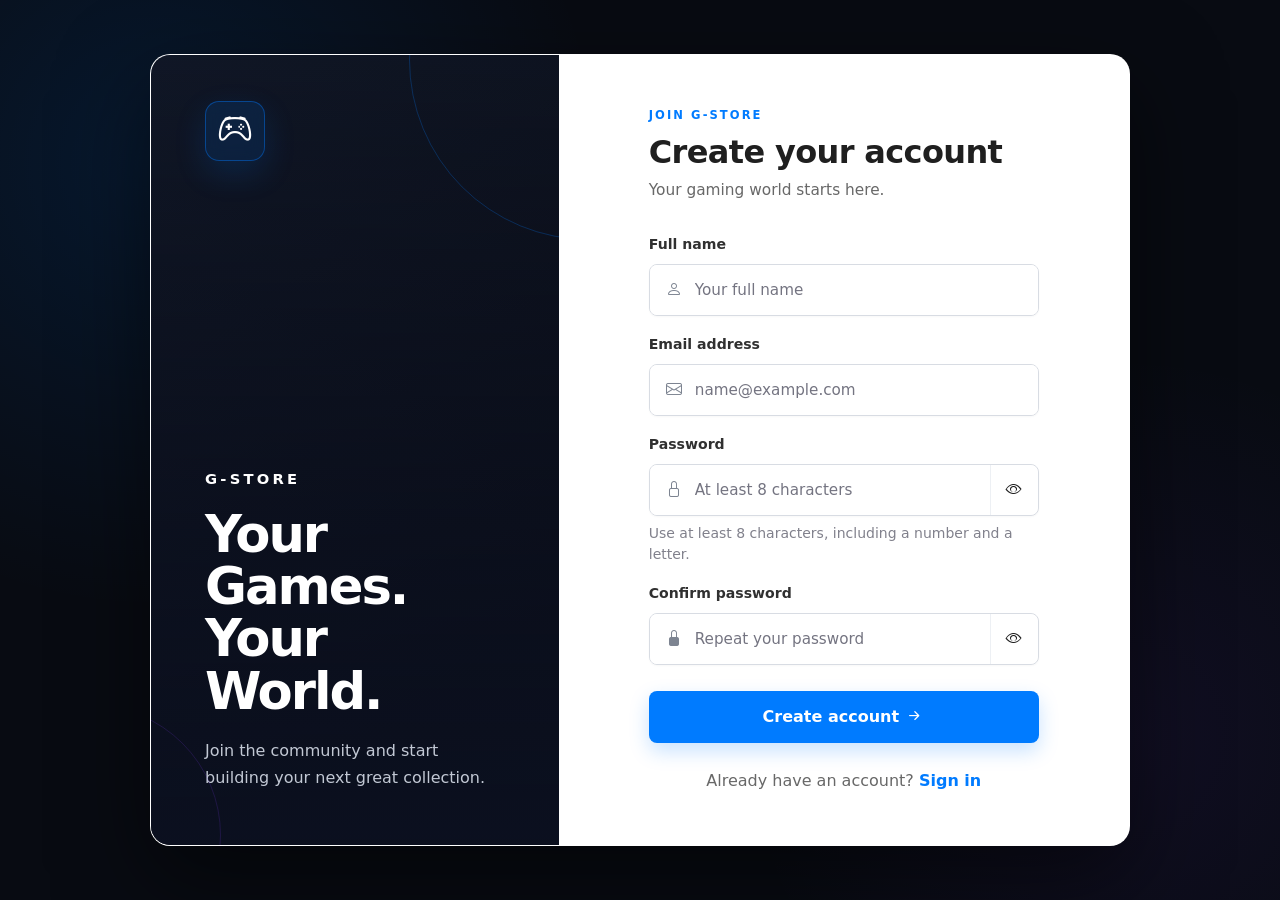
==== register.html @ 6de576c0 "Upload G-Store Website Initial upload of G-Store gaming shop project" ====
<!doctype html>
<html lang="en">
<head>
  <meta charset="utf-8">
  <meta name="viewport" content="width=device-width, initial-scale=1">
  <meta name="description" content="Create an G-Store customer account.">
  <title>Create Account | G-Store</title>
  <link href="https://cdn.jsdelivr.net/npm/bootstrap@5.3.3/dist/css/bootstrap.min.css" rel="stylesheet">
  <link href="https://cdn.jsdelivr.net/npm/bootstrap-icons@1.11.3/font/bootstrap-icons.css" rel="stylesheet">
  <link href="css/style.css" rel="stylesheet">
</head>
<body class="auth-page">
  <main class="auth-shell">
    <section class="auth-card row g-0" aria-labelledby="register-title">
      <div class="col-lg-5 auth-brand-panel">
        <div class="brand-mark" aria-hidden="true"><i class="bi bi-controller"></i></div>
        <p class="brand-name">G-STORE</p>
        <h1 class="brand-tagline">Your Games.<br>Your World.</h1>
        <p class="brand-copy">Join the community and start building your next great collection.</p>
      </div>

      <div class="col-lg-7 auth-form-panel">
        <div class="auth-form-wrap register-form-wrap">
          <p class="auth-eyebrow">JOIN G-STORE</p>
          <h2 id="register-title">Create your account</h2>
          <p class="auth-subtitle">Your gaming world starts here.</p>

          <div id="register-alert" class="alert d-none" role="alert" aria-live="polite"></div>

          <form id="register-form" novalidate>
            <div class="mb-3">
              <label for="register-name" class="form-label">Full name</label>
              <div class="input-group auth-input">
                <span class="input-group-text"><i class="bi bi-person"></i></span>
                <input type="text" class="form-control" id="register-name" name="fullName"
                       autocomplete="name" placeholder="Your full name" minlength="2" required>
              </div>
            </div>

            <div class="mb-3">
              <label for="register-email" class="form-label">Email address</label>
              <div class="input-group auth-input">
                <span class="input-group-text"><i class="bi bi-envelope"></i></span>
                <input type="email" class="form-control" id="register-email" name="email"
                       autocomplete="email" placeholder="name@example.com" required>
              </div>
            </div>

            <div class="mb-3">
              <label for="register-password" class="form-label">Password</label>
              <div class="input-group auth-input">
                <span class="input-group-text"><i class="bi bi-lock"></i></span>
                <input type="password" class="form-control" id="register-password" name="password"
                       autocomplete="new-password" placeholder="At least 8 characters" minlength="8" required>
                <button class="btn password-toggle" type="button" data-password-toggle="register-password"
                        aria-label="Show password" title="Show password">
                  <i class="bi bi-eye"></i>
                </button>
              </div>
              <div class="form-text">Use at least 8 characters, including a number and a letter.</div>
            </div>

            <div class="mb-4">
              <label for="register-confirm-password" class="form-label">Confirm password</label>
              <div class="input-group auth-input">
                <span class="input-group-text"><i class="bi bi-lock-fill"></i></span>
                <input type="password" class="form-control" id="register-confirm-password" name="confirmPassword"
                       autocomplete="new-password" placeholder="Repeat your password" minlength="8" required>
                <button class="btn password-toggle" type="button" data-password-toggle="register-confirm-password"
                        aria-label="Show password" title="Show password">
                  <i class="bi bi-eye"></i>
                </button>
              </div>
            </div>

            <button type="submit" class="btn btn-primary auth-submit w-100">
              Create account <i class="bi bi-arrow-right-short"></i>
            </button>
          </form>

          <p class="auth-switch">Already have an account? <a href="index.html?login=1">Sign in</a></p>
        </div>
      </div>
    </section>
  </main>

  <script src="https://cdn.jsdelivr.net/npm/bootstrap@5.3.3/dist/js/bootstrap.bundle.min.js"></script>
  <script src="js/auth.js"></script>
</body>
</html>
---- css/style.css ----
:root {
  --iplay-bg: #f5f5f5;
  --iplay-surface: #ffffff;
  --iplay-panel: #ffffff;
  --iplay-purple: #006fcd;
  --iplay-purple-bright: #168bdf;
  --iplay-cyan: #006fcd;
  --iplay-text: #1f1f1f;
  --iplay-muted: #686868;
  --iplay-border: #dedede;
}

* {
  box-sizing: border-box;
}

body {
  margin: 0;
  font-family: "Segoe UI", system-ui, -apple-system, sans-serif;
  color: var(--iplay-text);
  background: var(--iplay-bg);
}

.auth-page {
  min-height: 100vh;
  background:
    radial-gradient(circle at 15% 20%, rgba(155, 92, 255, 0.16), transparent 28rem),
    radial-gradient(circle at 90% 80%, rgba(69, 214, 232, 0.08), transparent 24rem),
    linear-gradient(145deg, #07070a 0%, #101018 100%);
}

.auth-shell {
  min-height: 100vh;
  display: grid;
  place-items: center;
  padding: 32px 20px;
}

.auth-card {
  width: min(960px, 100%);
  min-height: 590px;
  overflow: hidden;
  border: 1px solid var(--iplay-border);
  border-radius: 22px;
  background: var(--iplay-surface);
  box-shadow: 0 28px 80px rgba(0, 0, 0, 0.48);
}

.auth-brand-panel {
  position: relative;
  display: flex;
  flex-direction: column;
  justify-content: center;
  padding: 48px;
  overflow: hidden;
  background:
    linear-gradient(160deg, rgba(155, 92, 255, 0.96), rgba(86, 48, 163, 0.92)),
    #7040c4;
}

.auth-brand-panel.login-brand-panel {
  justify-content: flex-start;
  padding: 48px;
  background:
    linear-gradient(155deg, rgba(0, 111, 205, 0.98), rgba(0, 57, 112, 0.96)),
    #006fcd;
  isolation: isolate;
}

.login-brand-panel::before {
  width: 420px;
  height: 420px;
  right: -240px;
  top: 50px;
  border-color: rgba(255, 255, 255, 0.09);
  box-shadow: 0 0 0 56px rgba(255, 255, 255, 0.025), 0 0 0 112px rgba(255, 255, 255, 0.018);
}

.login-brand-panel::after {
  width: 180px;
  height: 180px;
  left: -105px;
  bottom: -88px;
  opacity: 0.9;
}

.login-brand-panel > .brand-lockup,
.login-brand-panel > .brand-tagline {
  position: relative;
  z-index: 1;
}

.brand-lockup {
  display: flex;
  align-items: center;
  gap: 14px;
}

.login-brand-panel .brand-mark {
  flex: 0 0 48px;
  width: 48px;
  height: 48px;
  margin: 0;
  border-radius: 13px;
  font-size: 25px;
  backdrop-filter: none;
}

/* Centered, original I-PLAY identity for the login panel. */
.auth-page .auth-brand-panel.login-brand-panel {
  justify-content: center;
  align-items: center;
  padding: 54px;
  text-align: center;
}

.auth-page .login-brand-panel .brand-lockup {
  display: flex;
  flex-direction: column;
  align-items: center;
  gap: 25px;
  position: relative;
  z-index: 2;
}

.auth-page .login-brand-panel .brand-mark {
  position: relative;
  inset: auto;
  flex: 0 0 auto;
  width: 150px;
  height: 150px;
  margin: 0;
  border: 1px solid rgba(122, 205, 255, 0.44);
  border-radius: 42px 42px 58px 58px;
  overflow: hidden;
  color: #fff;
  background:
    radial-gradient(circle at 50% 35%, rgba(82, 192, 255, 0.22), transparent 42%),
    linear-gradient(155deg, rgba(255, 255, 255, 0.12), rgba(0, 123, 255, 0.04));
  box-shadow:
    0 24px 70px rgba(0, 123, 255, 0.18),
    inset 0 0 34px rgba(119, 198, 255, 0.08);
  transform: rotate(-5deg);
}

.iplay-symbol-core {
  position: absolute;
  left: 50%;
  top: 39%;
  width: 18px;
  height: 18px;
  border: 2px solid rgba(255, 255, 255, 0.95);
  transform: translate(-50%, -50%) rotate(45deg);
  box-shadow: 0 0 16px rgba(91, 195, 255, 0.65);
}

.iplay-symbol-dpad {
  position: absolute;
  left: 35px;
  top: 49px;
  width: 42px;
  height: 42px;
  filter: drop-shadow(0 0 9px rgba(113, 205, 255, 0.28));
}

.iplay-symbol-dpad::before {
  position: absolute;
  inset: 0;
  content: "";
  background: rgba(255, 255, 255, 0.92);
  clip-path: polygon(37% 0, 63% 0, 63% 37%, 100% 37%, 100% 63%, 63% 63%, 63% 100%, 37% 100%, 37% 63%, 0 63%, 0 37%, 37% 37%);
}

.iplay-symbol-buttons {
  position: absolute;
  right: 29px;
  top: 55px;
  width: 11px;
  height: 11px;
  border-radius: 50%;
  background: #6bd7ff;
  box-shadow: 0 -15px 0 rgba(255, 255, 255, 0.82), 15px 0 0 rgba(120, 193, 255, 0.8), 0 15px 0 rgba(151, 124, 255, 0.72);
}

.auth-page .login-brand-panel .brand-name {
  color: #fff;
  font-size: clamp(1.8rem, 3vw, 2.2rem);
  font-weight: 800;
  letter-spacing: 0.28em;
  text-indent: 0.28em;
  text-shadow: 0 8px 28px rgba(0, 123, 255, 0.24);
}

.login-brand-panel .brand-name {
  margin: 0;
  font-size: 1.12rem;
  letter-spacing: 0.24em;
}

.login-brand-panel .brand-tagline {
  margin-top: auto;
  margin-bottom: 0;
  font-size: clamp(2.2rem, 3.5vw, 3.15rem);
  font-weight: 700;
  line-height: 1.03;
  letter-spacing: -0.035em;
}

.auth-brand-panel::before,
.auth-brand-panel::after {
  position: absolute;
  content: "";
  border-radius: 50%;
  border: 1px solid rgba(255, 255, 255, 0.12);
}

.auth-brand-panel::before {
  width: 300px;
  height: 300px;
  right: -155px;
  top: -120px;
}

.auth-brand-panel::after {
  width: 210px;
  height: 210px;
  left: -120px;
  bottom: -100px;
}

.brand-mark {
  width: 64px;
  height: 64px;
  display: grid;
  place-items: center;
  margin-bottom: 24px;
  border: 1px solid rgba(255, 255, 255, 0.28);
  border-radius: 18px;
  background: rgba(255, 255, 255, 0.12);
  font-size: 34px;
  backdrop-filter: blur(8px);
}

.brand-name {
  margin-bottom: 12px;
  font-size: 0.83rem;
  font-weight: 800;
  letter-spacing: 0.28em;
}

.brand-tagline {
  margin-bottom: 18px;
  font-size: clamp(2.1rem, 4vw, 3rem);
  font-weight: 800;
  line-height: 0.98;
  letter-spacing: -0.04em;
}

.brand-copy {
  max-width: 290px;
  margin: 0;
  color: rgba(255, 255, 255, 0.78);
  line-height: 1.65;
}

.auth-form-panel {
  display: grid;
  align-items: center;
  padding: 48px 64px;
  background: rgba(20, 20, 28, 0.97);
}

.auth-form-wrap {
  width: 100%;
}

.auth-eyebrow {
  margin-bottom: 6px;
  color: var(--iplay-cyan);
  font-size: 0.73rem;
  font-weight: 800;
  letter-spacing: 0.18em;
}

.auth-form-wrap h2 {
  margin-bottom: 7px;
  font-size: 2rem;
  font-weight: 750;
  letter-spacing: -0.02em;
}

.auth-subtitle {
  margin-bottom: 28px;
  color: var(--iplay-muted);
}

.form-label {
  margin-bottom: 8px;
  color: #dcdce4;
  font-size: 0.88rem;
  font-weight: 600;
}

.auth-input {
  border-radius: 10px;
  overflow: hidden;
  border: 1px solid var(--iplay-border);
  transition: border-color 0.2s ease, box-shadow 0.2s ease;
}

.auth-input:focus-within {
  border-color: var(--iplay-purple);
  box-shadow: 0 0 0 3px rgba(155, 92, 255, 0.16);
}

.auth-input .input-group-text,
.auth-input .form-control,
.auth-input .password-toggle {
  border: 0;
  border-radius: 0;
  color: var(--iplay-muted);
  background: var(--iplay-panel);
}

.auth-input .input-group-text {
  padding-left: 14px;
  padding-right: 8px;
}

.auth-input .form-control {
  min-height: 48px;
  padding-left: 4px;
  color: var(--iplay-text);
  box-shadow: none;
}

.auth-input .form-control::placeholder {
  color: #747481;
}

.auth-input .form-control:focus {
  color: var(--iplay-text);
  background: var(--iplay-panel);
}

.password-toggle {
  padding: 0 14px;
}

.password-toggle:hover,
.password-toggle:focus {
  color: var(--iplay-text);
  background: var(--iplay-panel);
}

.form-text {
  margin-top: 7px;
  color: #81818c;
}

.auth-submit {
  min-height: 50px;
  border: 0;
  border-radius: 10px;
  color: #fff;
  font-weight: 750;
  background: linear-gradient(90deg, var(--iplay-purple), var(--iplay-purple-bright));
  box-shadow: 0 10px 28px rgba(155, 92, 255, 0.24);
}

.auth-submit:hover,
.auth-submit:focus {
  color: #fff;
  background: linear-gradient(90deg, #8c4de9, #a96afa);
}

.auth-submit i {
  font-size: 1.3rem;
  vertical-align: -0.18em;
}

.auth-switch {
  margin: 24px 0 0;
  text-align: center;
  color: var(--iplay-muted);
}

.auth-switch a {
  color: var(--iplay-cyan);
  font-weight: 700;
  text-decoration: none;
}

.auth-switch a:hover {
  text-decoration: underline;
}

.alert {
  border: 1px solid transparent;
  border-radius: 10px;
  font-size: 0.88rem;
}

.alert-danger {
  color: #ffc4cc;
  border-color: rgba(255, 107, 129, 0.24);
  background: rgba(255, 107, 129, 0.09);
}

.alert-success {
  color: #b9f8c9;
  border-color: rgba(92, 219, 126, 0.24);
  background: rgba(92, 219, 126, 0.09);
}

.register-form-wrap .auth-subtitle {
  margin-bottom: 18px;
}

@media (max-width: 991.98px) {
  .auth-card {
    max-width: 680px;
  }

  .auth-brand-panel {
    min-height: 230px;
    padding: 36px 48px;
  }

  .brand-mark {
    position: absolute;
    right: 48px;
    top: 36px;
    width: 58px;
    height: 58px;
  }

  .brand-copy {
    max-width: 420px;
  }

  .auth-brand-panel.login-brand-panel {
    justify-content: center;
    min-height: 230px;
    padding: 36px 48px;
  }

  .login-brand-panel .brand-mark {
    position: static;
    flex-basis: 48px;
    width: 48px;
    height: 48px;
  }

  .login-brand-panel .brand-tagline {
    margin-top: 34px;
  }

  .auth-form-panel {
    padding: 44px 48px;
  }
}

@media (max-width: 575.98px) {
  .auth-shell {
    padding: 0;
  }

  .auth-card {
    min-height: 100vh;
    border: 0;
    border-radius: 0;
  }

  .auth-brand-panel {
    min-height: 205px;
    padding: 28px 24px;
  }

  .brand-mark {
    right: 24px;
    top: 28px;
  }

  .brand-tagline {
    font-size: 2rem;
  }

  .brand-copy {
    display: none;
  }

  .auth-form-panel {
    padding: 36px 24px;
  }

  .auth-form-wrap h2 {
    font-size: 1.7rem;
  }
}

.game-table-actions {
  white-space: nowrap;
}

.retail-card {
  display: flex;
  flex-direction: column;
  overflow: hidden;
  border: 1px solid var(--iplay-border);
  border-radius: 14px;
  background: var(--iplay-surface);
}

.retail-image {
  height: 220px;
  position: relative;
  overflow: hidden;
  display: flex;
  align-items: center;
  justify-content: center;
  padding: 12px;
  background: #f1f1f3;
}

.retail-image img {
  width: 100%;
  height: 100%;
  object-fit: contain;
}

.retail-image .badge {
  position: absolute;
  left: 12px;
  bottom: 12px;
}

.retail-card-body {
  min-height: 175px;
  display: flex;
  flex-direction: column;
  padding: 18px;
}

.retail-card h2 a {
  color: var(--iplay-text);
  text-decoration: none;
}

.filter-bar,
.management-panel {
  border: 1px solid var(--iplay-border);
  border-radius: 14px;
  background: var(--iplay-surface);
  padding: 20px;
}

.store-feedback:not(:empty) {
  margin-bottom: 16px;
}

.detail-image {
  overflow: hidden;
  border-radius: 16px;
  border: 1px solid var(--iplay-border);
  background: var(--iplay-panel);
}

.detail-image img {
  width: 100%;
  aspect-ratio: 4 / 3;
  object-fit: contain;
  background: #f1f1f3;
}

.detail-price {
  color: var(--iplay-cyan);
  font-size: 2rem;
}

.product-facts {
  margin: 24px 0;
  border-top: 1px solid var(--iplay-border);
}

.product-facts div {
  display: flex;
  justify-content: space-between;
  padding: 11px 0;
  border-bottom: 1px solid var(--iplay-border);
}

.product-facts dd {
  margin: 0;
}

.cart-item {
  display: flex;
  align-items: center;
  gap: 16px;
  margin-bottom: 12px;
  padding: 14px;
  border: 1px solid var(--iplay-border);
  border-radius: 12px;
  background: var(--iplay-surface);
}

.cart-item img {
  flex: 0 0 84px;
  width: 84px;
  height: 84px;
  border-radius: 8px;
  object-fit: contain;
  background: #f1f1f3;
}

.cart-item > .flex-grow-1 {
  min-width: 0;
  overflow-wrap: anywhere;
}

.cart-controls {
  display: flex;
  align-items: center;
  gap: 12px;
  flex: 0 0 auto;
  max-width: 100%;
}

.cart-controls input {
  width: 72px;
}

.empty-state {
  padding: 48px 20px;
  text-align: center;
  border: 1px dashed var(--iplay-border);
  border-radius: 14px;
  color: var(--iplay-muted);
}

.staff-table {
  border-color: var(--iplay-border);
  vertical-align: middle;
}

.staff-table th,
.staff-table td {
  background: var(--iplay-surface);
  border-color: var(--iplay-border);
  color: var(--iplay-text);
}

/* I-Play retail theme */
.market-page {
  color: var(--iplay-text);
  background: #f5f5f5;
}

.market-navbar {
  min-height: 72px;
  border-bottom: 1px solid #e5e5e5;
  background: #fff;
  box-shadow: 0 2px 12px rgba(0, 0, 0, 0.04);
}

.navbar-brand,
.navbar-brand:hover,
.navbar-brand:focus {
  color: #1f1f1f;
}

.navbar-brand i {
  color: var(--iplay-purple);
}

.market-nav .nav-link {
  padding: 0.7rem 1rem;
  color: #4f4f4f;
  font-weight: 600;
}

.market-nav .nav-link.active,
.market-nav .nav-link:hover {
  color: var(--iplay-purple);
}

.market-hero {
  min-height: 430px;
  border-radius: 4px;
  background:
    linear-gradient(90deg, rgba(23, 23, 23, 0.96) 0%, rgba(23, 23, 23, 0.72) 48%, rgba(23, 23, 23, 0.08)),
    url("https://images.unsplash.com/photo-1606144042614-b2417e99c4e3?auto=format&fit=crop&w=1800&q=85") center / cover;
}

.market-hero h1 {
  font-size: clamp(2.6rem, 6vw, 5rem);
}

.market-hero p {
  max-width: 560px;
}

.section-title {
  color: #1f1f1f;
}

.retail-card {
  border: 0;
  border-radius: 4px;
  background: #fff;
  box-shadow: 0 2px 14px rgba(0, 0, 0, 0.07);
  transition: transform 0.18s ease, box-shadow 0.18s ease;
}

.retail-card:hover {
  transform: translateY(-3px);
  box-shadow: 0 10px 28px rgba(0, 0, 0, 0.12);
}

.retail-image {
  height: 240px;
  padding: 18px;
  border-bottom: 1px solid #ededed;
  background: #fff;
}

.retail-card-body {
  min-height: 190px;
  padding: 20px;
}

.retail-card h2 a {
  color: #1f1f1f;
}

.retail-card h2 a:hover {
  color: var(--iplay-purple);
}

.price,
.detail-price {
  color: var(--iplay-purple);
}

.btn-primary,
.auth-submit {
  border: 0;
  border-radius: 24px;
  color: #fff;
  background: var(--iplay-purple);
  box-shadow: none;
}

.btn-primary:hover,
.btn-primary:focus,
.auth-submit:hover,
.auth-submit:focus {
  color: #fff;
  background: #005ba8;
}

.btn-outline-light {
  border-color: #cfcfcf;
  color: #333;
}

.btn-outline-light:hover,
.btn-outline-light:focus {
  border-color: var(--iplay-purple);
  color: #fff;
  background: var(--iplay-purple);
}

.filter-bar,
.management-panel,
.cart-item {
  border-color: #e3e3e3;
  border-radius: 4px;
  color: #1f1f1f;
  background: #fff;
  box-shadow: 0 2px 12px rgba(0, 0, 0, 0.04);
}

.bg-dark,
.form-control.bg-dark,
.form-select.bg-dark {
  color: #1f1f1f !important;
  border-color: #d6d6d6 !important;
  background: #fff !important;
}

.text-secondary {
  color: #686868 !important;
}

.empty-state {
  border-color: #ddd;
  color: #686868;
  background: #fff;
}

.staff-sidebar {
  background: #171717;
}

.staff-sidebar .navbar-brand {
  color: #fff;
}

.staff-sidebar .nav-link {
  color: #cfcfcf;
}

.staff-sidebar .nav-link.active,
.staff-sidebar .nav-link:hover {
  color: #fff;
  background: var(--iplay-purple);
}

.staff-main {
  background: #f5f5f5;
  color: #1f1f1f;
}

.dashboard-stat {
  border: 0;
  border-radius: 4px;
  background: #fff;
  box-shadow: 0 2px 12px rgba(0, 0, 0, 0.06);
}

.staff-table th,
.staff-table td,
.dashboard-table th,
.dashboard-table td {
  border-color: #e2e2e2;
  background: #fff;
  color: #1f1f1f;
}

.auth-page {
  background: #f5f5f5;
}

.auth-card,
.auth-form-panel {
  border-color: #dedede;
  background: #fff;
}

.auth-brand-panel {
  background: #171717;
}

.auth-card {
  border-radius: 4px;
}

.auth-input {
  border-color: #d7d7d7;
}

.auth-input .input-group-text,
.auth-input .form-control,
.auth-input .password-toggle {
  color: #1f1f1f;
  background: #fff;
}

.auth-input .form-control:focus {
  color: #1f1f1f;
  background: #fff;
}

.auth-form-wrap h2,
.form-label,
.auth-switch {
  color: #1f1f1f;
}

.auth-subtitle,
.brand-copy {
  color: #686868;
}

.footer-iplay {
  color: #fff;
  background: #171717;
}

.footer-iplay a {
  color: #d6d6d6;
  text-decoration: none;
}

.footer-iplay a:hover {
  color: #fff;
}

@media (max-width: 991.98px) {
  .market-hero {
    min-height: 360px;
  }

  .staff-sidebar {
    background: #171717;
  }
}

.market-page {
  min-height: 100vh;
  background: #0a0a0f;
}

.market-navbar {
  border-bottom: 1px solid var(--iplay-border);
  background: rgba(10, 10, 15, 0.96);
}

.navbar-brand {
  color: var(--iplay-text);
  font-weight: 800;
  letter-spacing: 0.05em;
}

.navbar-brand:hover,
.navbar-brand:focus {
  color: var(--iplay-text);
}

.navbar-brand i {
  color: var(--iplay-purple-bright);
}

.market-nav .nav-link {
  color: var(--iplay-muted);
}

.market-nav .nav-link:hover,
.market-nav .nav-link.active {
  color: var(--iplay-text);
}

.market-hero {
  position: relative;
  min-height: 390px;
  display: grid;
  align-items: end;
  padding: 64px;
  overflow: hidden;
  border-radius: 22px;
  background: #171717;
}

.hero-slides,
.hero-slide {
  position: absolute;
  inset: 0;
}

.hero-slide {
  background-image: linear-gradient(90deg, rgba(12, 12, 18, 0.94) 0%, rgba(12, 12, 18, 0.58) 55%, rgba(12, 12, 18, 0.18)), var(--hero-image);
  background-position: center;
  background-repeat: no-repeat;
  background-size: cover;
  opacity: 0;
  transition: opacity 1s ease-in-out;
}

.hero-slide.active {
  opacity: 1;
}

.hero-content {
  position: relative;
  z-index: 2;
}

.hero-indicators {
  position: absolute;
  z-index: 3;
  right: 24px;
  bottom: 22px;
  display: flex;
  gap: 8px;
}

.hero-indicators button {
  width: 8px;
  height: 8px;
  padding: 0;
  border: 0;
  border-radius: 999px;
  background: rgba(255, 255, 255, 0.48);
  transition: width 0.2s ease, background-color 0.2s ease;
}

.hero-indicators button.active {
  width: 24px;
  background: #fff;
}

.market-hero h1 {
  max-width: 620px;
  margin-bottom: 16px;
  font-size: clamp(2.4rem, 6vw, 5rem);
  font-weight: 850;
  letter-spacing: -0.04em;
}

.market-hero p {
  max-width: 520px;
  color: #d1d1dc;
  font-size: 1.05rem;
}

.section-title {
  font-size: 1.6rem;
  font-weight: 750;
}

.game-card {
  height: 100%;
  overflow: hidden;
  border: 1px solid var(--iplay-border);
  border-radius: 16px;
  background: var(--iplay-surface);
}

.game-cover {
  aspect-ratio: 16 / 10;
  display: grid;
  place-items: center;
  font-size: 3rem;
  background: linear-gradient(135deg, var(--game-one, #6332a8), var(--game-two, #164d67));
}

.game-card-body {
  padding: 18px;
}

.game-card h3 {
  font-size: 1.08rem;
}

.game-card .price {
  color: var(--iplay-cyan);
  font-weight: 800;
}

.staff-sidebar {
  width: 240px;
  min-height: 100vh;
  position: fixed;
  border-right: 1px solid var(--iplay-border);
  background: var(--iplay-surface);
}

.staff-sidebar .nav-link {
  margin-bottom: 4px;
  border-radius: 8px;
  color: var(--iplay-muted);
}

.staff-sidebar .nav-link.active,
.staff-sidebar .nav-link:hover {
  color: #fff;
  background: rgba(155, 92, 255, 0.16);
}

.staff-main {
  min-height: 100vh;
  margin-left: 240px;
  padding: 32px;
}

.dashboard-stat {
  min-height: 130px;
  border: 1px solid var(--iplay-border);
  border-radius: 14px;
  background: var(--iplay-surface);
}

.dashboard-stat strong {
  display: block;
  margin-top: 8px;
  font-size: 2rem;
}

.dashboard-table {
  color: var(--iplay-text);
  border-color: var(--iplay-border);
}

.dashboard-table th,
.dashboard-table td {
  padding: 16px;
  background: var(--iplay-surface);
  border-color: var(--iplay-border);
  color: inherit;
}

@media (max-width: 991.98px) {
  .market-hero {
    min-height: 320px;
    padding: 40px;
  }

  .staff-sidebar {
    width: 100%;
    min-height: auto;
    position: static;
  }

  .staff-main {
    margin-left: 0;
  }
}

@media (max-width: 575.98px) {
  .market-hero {
    min-height: 280px;
    padding: 28px 24px;
  }

  .staff-main {
    padding: 20px 16px;
  }
}

/* Final PlayStation-inspired retail theme overrides. */
.market-page {
  background: #f5f5f5;
  color: #1f1f1f;
}

.market-navbar {
  border-bottom: 1px solid #e8e8e8;
  background: #fff;
  box-shadow: 0 2px 12px rgba(0, 0, 0, 0.05);
}

.market-navbar .navbar-brand,
.market-navbar .nav-link {
  color: #1f1f1f;
}

.market-nav .nav-link.active,
.market-nav .nav-link:hover {
  color: #006fcd;
}

.market-hero {
  color: #fff;
}

.retail-card {
  border: 1px solid #e8e8e8;
  border-radius: 8px;
  background: #fff;
}

.retail-card .retail-image img,
.detail-image img {
  width: 100%;
  height: 100%;
  object-fit: contain;
}

.home-promo {
  min-height: 280px;
  display: flex;
  align-items: center;
  justify-content: space-between;
  gap: 24px;
  padding: 48px;
  background: #171717;
  color: #fff;
}

.home-promo p:not(.text-primary) {
  max-width: 620px;
  color: #d6d6d6;
}

.home-promo-icon {
  flex-shrink: 0;
  color: #006fcd;
  font-size: 8rem;
}

@media (max-width: 575.98px) {
  .home-promo {
    min-height: 240px;
    padding: 32px 24px;
  }

  .home-promo-icon {
    display: none;
  }
}

/* Shared page presentation. These rules keep the existing I-Play palette and
   logo while resolving the repeated legacy theme rules above. */
:root {
  --iplay-radius-sm: 6px;
  --iplay-radius-md: 10px;
  --iplay-shadow-sm: 0 2px 12px rgba(31, 31, 31, 0.06);
  --iplay-shadow-md: 0 10px 28px rgba(31, 31, 31, 0.10);
  --iplay-container: 1320px;
}

html {
  scroll-behavior: smooth;
}

body.market-page,
body.market-page .staff-main {
  color: var(--iplay-text);
  background: var(--iplay-bg);
}

.container,
.container-fluid {
  max-width: var(--iplay-container);
}

h1,
.h1 {
  font-size: clamp(2rem, 4vw, 3rem);
  font-weight: 800;
  letter-spacing: -0.035em;
}

h2,
.h2 {
  font-weight: 750;
  letter-spacing: -0.02em;
}

.market-navbar {
  min-height: 72px;
  background: var(--iplay-surface) !important;
}

.market-navbar > .container {
  min-height: 72px;
}

.market-navbar .navbar-brand {
  flex-shrink: 0;
  font-size: 1.18rem;
  line-height: 1;
}

.market-navbar .navbar-toggler {
  color: var(--iplay-text);
  border-color: var(--iplay-border);
}

.market-nav .nav-link {
  min-height: 44px;
  display: flex;
  align-items: center;
  justify-content: center;
  padding-inline: 0.85rem;
  border-bottom: 2px solid transparent;
}

.market-nav .nav-link.active {
  border-bottom-color: var(--iplay-purple);
}

.btn {
  min-height: 38px;
  display: inline-flex;
  align-items: center;
  justify-content: center;
  gap: 0.3rem;
  border-radius: var(--iplay-radius-sm);
  font-weight: 650;
}

.btn-sm {
  min-height: 34px;
}

.btn-primary,
.auth-submit {
  border-radius: var(--iplay-radius-sm);
  box-shadow: none;
}

.btn-outline-light {
  border-color: var(--iplay-border);
  color: var(--iplay-text);
  background: var(--iplay-surface);
}

.btn-outline-light:hover,
.btn-outline-light:focus {
  border-color: var(--iplay-purple);
  color: var(--iplay-surface);
  background: var(--iplay-purple);
}

.form-control,
.form-select {
  min-height: 44px;
  border-color: var(--iplay-border);
  border-radius: var(--iplay-radius-sm);
  color: var(--iplay-text);
  background-color: var(--iplay-surface);
}

.form-control:focus,
.form-select:focus {
  border-color: var(--iplay-purple);
  box-shadow: 0 0 0 0.2rem rgba(0, 111, 205, 0.16);
}

.form-control::placeholder {
  color: #8a8a8a;
}

.form-label {
  color: var(--iplay-text);
}

.management-panel,
.filter-bar,
.cart-item,
.dashboard-stat,
.retail-card {
  border-radius: var(--iplay-radius-md);
  box-shadow: var(--iplay-shadow-sm);
}

.retail-card {
  height: 100%;
}

.retail-card-body {
  flex: 1;
}

.retail-card {
  display: flex;
  flex-direction: column;
}

.retail-card .retail-image {
  position: relative;
  aspect-ratio: 3 / 4;
  overflow: hidden;
}

.retail-card .retail-image img {
  width: 100%;
  height: 100%;
  object-fit: cover;
}

.retail-card .retail-image img.product-photo {
  padding: 18px;
  object-fit: contain;
}

.retail-card .retail-image img.cover-art {
  object-fit: cover;
}

.shop-discount {
  position: absolute;
  top: 12px;
  left: 12px;
  padding: 5px 9px;
  border-radius: 5px;
  color: #fff;
  background: #007bff;
  font-size: 0.78rem;
  font-weight: 800;
  box-shadow: 0 5px 16px rgba(0, 123, 255, 0.28);
}

.retail-card .retail-card-body {
  display: flex;
  flex-direction: column;
}

.retail-card-body h2 {
  min-height: 2.4em;
}

.retail-card-body > .small {
  min-height: 42px;
}

.retail-price {
  min-height: 45px;
  display: flex;
  flex-direction: column;
  justify-content: flex-end;
}

.shop-category-nav {
  display: grid;
  grid-template-columns: repeat(5, minmax(0, 1fr));
  gap: 8px;
  border-bottom: 1px solid var(--iplay-border);
}

.shop-category {
  min-width: 0;
  padding: 13px 18px;
  border: 0;
  border-bottom: 3px solid transparent;
  color: var(--iplay-muted);
  background: transparent;
  font-weight: 700;
}

.shop-category:hover,
.shop-category.active {
  color: var(--iplay-purple);
  border-bottom-color: var(--iplay-cyan, #007bff);
}

.category-tile {
  position: relative;
  min-height: 210px;
  display: flex;
  align-items: flex-end;
  justify-content: space-between;
  gap: 12px;
  overflow: hidden;
  padding: 20px;
  border-radius: var(--iplay-radius-md);
  color: #fff;
  background:
    linear-gradient(0deg, rgba(10, 14, 24, 0.9), rgba(10, 14, 24, 0.05) 85%),
    var(--category-image) center / cover;
  box-shadow: var(--iplay-shadow-sm);
  text-decoration: none;
  transition: transform 0.18s ease, box-shadow 0.18s ease;
}

.category-tile:hover,
.category-tile:focus-visible {
  color: #fff;
  box-shadow: var(--iplay-shadow-md);
  transform: translateY(-3px);
}

.category-tile-copy {
  display: grid;
  gap: 3px;
}

.category-tile-copy strong {
  font-size: clamp(1rem, 1.5vw, 1.2rem);
}

.category-tile-copy small {
  color: rgba(255, 255, 255, 0.82);
}

.category-tile > i {
  flex: 0 0 auto;
  font-size: 1.4rem;
}

.category-grid {
  display: grid;
  grid-template-columns: repeat(5, minmax(0, 1fr));
  gap: 16px;
}

.retail-stock {
  color: var(--iplay-muted);
}

.retail-card-actions {
  margin-top: auto;
}

.retail-card-actions .btn {
  width: 100%;
}

@media (max-width: 575.98px) {
  .shop-category-nav {
    grid-template-columns: repeat(2, minmax(0, 1fr));
  }

  .category-grid {
    grid-template-columns: repeat(2, minmax(0, 1fr));
    gap: 12px;
  }

  .shop-category {
    padding: 11px 8px;
  }

  .category-tile {
    min-height: 150px;
    padding: 14px;
  }
}

@media (min-width: 576px) and (max-width: 991.98px) {
  .shop-category-nav {
    grid-template-columns: repeat(3, minmax(0, 1fr));
  }

  .category-grid {
    grid-template-columns: repeat(3, minmax(0, 1fr));
  }
}

.detail-image {
  border-radius: var(--iplay-radius-md);
}

.cart-item {
  padding: 16px;
}

.cart-item img {
  flex: 0 0 84px;
  width: 84px;
  height: 84px;
  border-radius: var(--iplay-radius-sm);
  object-fit: contain;
  background: #f1f1f3;
}

.staff-sidebar {
  padding: 24px !important;
  box-shadow: 4px 0 18px rgba(31, 31, 31, 0.04);
}

.staff-sidebar .navbar-brand {
  height: 48px;
  display: flex;
  align-items: center;
  margin-bottom: 24px !important;
}

.staff-sidebar .nav {
  margin-bottom: 24px !important;
}

.staff-sidebar .nav-link {
  min-height: 44px;
  display: flex;
  align-items: center;
  padding: 10px 12px;
}

.staff-main {
  padding: 32px;
}

.staff-main > *,
.staff-main #staff-dashboard {
  max-width: 1440px;
}

.staff-table {
  min-width: 760px;
  margin-bottom: 0;
}

.staff-table th {
  font-size: 0.78rem;
  letter-spacing: 0.04em;
  text-transform: uppercase;
}

.staff-table th,
.staff-table td {
  padding: 14px 16px;
}

.modal-content {
  border: 0;
  border-radius: var(--iplay-radius-md);
  box-shadow: var(--iplay-shadow-md);
}

.footer-iplay {
  margin-top: auto;
}

@media (max-width: 991.98px) {
  .market-nav {
    margin: 8px 0 !important;
  }

  .market-nav .nav-link {
    justify-content: flex-start;
    border-bottom: 0;
    border-left: 3px solid transparent;
    border-radius: 4px;
  }

  .market-nav .nav-link.active {
    border-left-color: var(--iplay-purple);
    background: rgba(0, 111, 205, 0.08);
  }

  .market-navbar .navbar-collapse {
    padding-bottom: 10px;
  }

  .staff-sidebar {
    width: 100%;
    padding: 16px !important;
  }

  .staff-sidebar .navbar-brand {
    margin-bottom: 12px !important;
  }

  .staff-sidebar .nav {
    flex-direction: row !important;
    overflow-x: auto;
    margin-bottom: 12px !important;
  }

  .staff-sidebar .nav-link {
    flex: 1 0 auto;
    justify-content: center;
    white-space: nowrap;
  }

  .staff-main {
    padding: 24px;
  }
}

@media (max-width: 575.98px) {
  .market-navbar > .container {
    min-height: 64px;
  }

  main.container,
  main.container-fluid {
    padding-left: 16px;
    padding-right: 16px;
  }

  .staff-main {
    padding: 20px 16px;
  }

  .retail-card .retail-image {
    height: 220px;
  }

  .cart-item {
    align-items: flex-start;
    flex-wrap: wrap;
  }

  .cart-item img {
    flex-basis: 72px;
    width: 72px;
    height: 72px;
  }
}

/* Consistent admin workspace palette. */
.admin-page {
  color: #ffffff;
  background: #0b1020;
}

.admin-page .staff-sidebar {
  width: 260px;
  border-right: 1px solid rgba(167, 176, 192, 0.16);
  background: #111827;
}

.admin-page .staff-sidebar .navbar-brand {
  min-height: 54px;
  margin-bottom: 20px !important;
  color: #ffffff;
  font-size: 1.35rem;
  font-weight: 800;
  letter-spacing: 0.04em;
}

.admin-page .staff-sidebar .navbar-brand i {
  color: #007bff;
  font-size: 1.55rem;
}

.admin-page .staff-sidebar .nav-link {
  min-height: 46px;
  margin-bottom: 5px;
  border-left: 3px solid transparent;
  border-radius: 8px;
  color: #a7b0c0;
  font-size: 0.94rem;
}

.admin-page .staff-sidebar .nav-link.active,
.admin-page .staff-sidebar .nav-link:hover {
  border-left-color: #007bff;
  color: #ffffff;
  background: rgba(0, 123, 255, 0.16);
}

.admin-page .staff-sidebar .nav-link.active {
  box-shadow: inset 0 0 0 1px rgba(0, 123, 255, 0.12);
}

.admin-page .admin-account {
  margin-bottom: 10px;
  padding: 12px;
  border-top: 1px solid rgba(167, 176, 192, 0.14);
  color: #a7b0c0;
  font-size: 0.86rem;
}

.admin-page .staff-main {
  margin-left: 260px;
  color: #ffffff;
  background: #0b1020;
}

.admin-page .management-panel,
.admin-page .dashboard-stat {
  border: 1px solid rgba(167, 176, 192, 0.12);
  color: #ffffff;
  background: #182235;
}

.admin-page .staff-table th,
.admin-page .staff-table td,
.admin-page .dashboard-table th,
.admin-page .dashboard-table td {
  border-color: rgba(167, 176, 192, 0.14);
  color: #ffffff;
  background: #182235;
}

.admin-page .text-secondary {
  color: #a7b0c0 !important;
}

@media (max-width: 991.98px) {
  .admin-page .staff-sidebar {
    width: 100%;
    border-right: 0;
    border-bottom: 1px solid rgba(167, 176, 192, 0.16);
  }

  .admin-page .staff-sidebar .navbar-brand {
    min-height: 48px;
    margin-bottom: 10px !important;
    font-size: 1.3rem;
  }

  .admin-page .staff-sidebar .nav {
    display: grid !important;
    grid-template-columns: repeat(3, minmax(0, 1fr));
    gap: 6px;
    overflow-x: visible;
  }

  .admin-page .staff-sidebar .nav-link {
    justify-content: flex-start;
    border-left: 0;
    border-bottom: 2px solid transparent;
    border-radius: 6px;
    white-space: nowrap;
  }

  .admin-page .staff-sidebar .nav-link.active,
  .admin-page .staff-sidebar .nav-link:hover {
    border-bottom-color: #007bff;
  }

  .admin-page .staff-main {
    margin-left: 0;
  }
}

@media (max-width: 575.98px) {
  .admin-page .staff-sidebar .nav {
    grid-template-columns: repeat(2, minmax(0, 1fr));
  }

  .admin-page .staff-sidebar .nav-link {
    font-size: 0.82rem;
  }
}

/* Refined authentication layout */
body.auth-page {
  background:
    radial-gradient(circle at 12% 18%, rgba(0, 123, 255, 0.12), transparent 28rem),
    radial-gradient(circle at 88% 82%, rgba(124, 58, 237, 0.08), transparent 24rem),
    #080b12;
}

.auth-page {
  position: relative;
  overflow-x: hidden;
  background:
    radial-gradient(circle at 14% 16%, rgba(0, 158, 255, 0.16), transparent 28rem),
    radial-gradient(circle at 86% 78%, rgba(124, 92, 255, 0.13), transparent 26rem),
    radial-gradient(circle at 72% 8%, rgba(65, 216, 242, 0.07), transparent 18rem),
    linear-gradient(145deg, #060913 0%, #090d1a 48%, #070811 100%);
}

.ecosystem-background {
  position: fixed;
  inset: 0;
  z-index: 0;
  pointer-events: none;
  overflow: hidden;
}

.ecosystem-background::before {
  position: absolute;
  inset: 0;
  content: "";
  opacity: 0.18;
  background-image:
    linear-gradient(rgba(89, 170, 255, 0.08) 1px, transparent 1px),
    linear-gradient(90deg, rgba(89, 170, 255, 0.08) 1px, transparent 1px);
  background-size: 96px 96px;
  mask-image: radial-gradient(circle at center, black 0, transparent 72%);
}

.ecosystem-shape {
  position: absolute;
  display: block;
  opacity: 0.13;
  filter: drop-shadow(0 0 12px rgba(52, 176, 255, 0.32));
  animation: ecosystemFloat 8s ease-in-out infinite alternate;
}

.ecosystem-controller {
  width: 150px;
  height: 70px;
  border: 2px solid #59baff;
  border-radius: 36px 36px 54px 54px;
}

.ecosystem-controller::before,
.ecosystem-controller::after {
  position: absolute;
  content: "";
  border-radius: 50%;
}

.ecosystem-controller::before {
  width: 36px;
  height: 36px;
  left: 24px;
  top: 17px;
  border: 1px solid #a98cff;
  box-shadow:
    inset 10px 0 0 -9px #a98cff,
    inset -10px 0 0 -9px #a98cff;
}

.ecosystem-controller::after {
  width: 25px;
  height: 25px;
  right: 22px;
  top: 23px;
  border: 7px dotted rgba(91, 217, 255, 0.6);
}

.ecosystem-controller-a {
  left: 7%;
  top: 12%;
  transform: rotate(-18deg);
}

.ecosystem-controller-b {
  right: 5%;
  bottom: 10%;
  transform: rotate(14deg) scale(0.72);
  animation-delay: -3s;
  opacity: 0.09;
}

.ecosystem-dpad {
  width: 64px;
  height: 64px;
}

.ecosystem-dpad::before {
  position: absolute;
  inset: 0;
  content: "";
  border: 1px solid #68cfff;
  clip-path: polygon(37% 0, 63% 0, 63% 37%, 100% 37%, 100% 63%, 63% 63%, 63% 100%, 37% 100%, 37% 63%, 0 63%, 0 37%, 37% 37%);
}

.ecosystem-dpad-a {
  left: 22%;
  bottom: 8%;
  transform: rotate(24deg);
}

.ecosystem-dpad-b {
  right: 18%;
  top: 13%;
  transform: rotate(-12deg) scale(0.7);
  opacity: 0.09;
  animation-delay: -5s;
}

.ecosystem-handheld {
  width: 138px;
  height: 58px;
  border: 2px solid #8b78ff;
  border-radius: 9px;
}

.ecosystem-handheld::before {
  position: absolute;
  left: 12px;
  top: 13px;
  width: 63px;
  height: 30px;
  content: "";
  border: 1px solid rgba(112, 224, 255, 0.72);
  border-radius: 4px;
  box-shadow: 40px 0 0 -13px rgba(255, 255, 255, 0.4);
}

.ecosystem-handheld::after {
  position: absolute;
  right: 13px;
  top: 16px;
  width: 8px;
  height: 8px;
  content: "";
  border-radius: 50%;
  background: rgba(92, 226, 255, 0.7);
  box-shadow: 15px 14px 0 rgba(166, 128, 255, 0.7), 0 14px 0 rgba(255, 255, 255, 0.28), 15px 0 0 rgba(255, 255, 255, 0.28);
}

.ecosystem-handheld-a {
  left: 34%;
  top: 5%;
  transform: rotate(9deg);
  animation-delay: -2s;
}

.ecosystem-handheld-b {
  right: 8%;
  top: 40%;
  transform: rotate(-24deg) scale(0.58);
  opacity: 0.08;
  animation-delay: -6s;
}

.ecosystem-keyboard {
  width: 180px;
  height: 62px;
  border: 1px solid rgba(104, 207, 255, 0.7);
  border-radius: 7px;
  background: repeating-linear-gradient(90deg, transparent 0 17px, rgba(104, 207, 255, 0.45) 18px 19px);
  box-shadow: inset 0 0 0 8px rgba(7, 9, 19, 0.86);
}

.ecosystem-keyboard-a {
  left: 3%;
  bottom: 23%;
  transform: rotate(13deg) scale(0.78);
  animation-delay: -4s;
}

.ecosystem-mouse {
  width: 46px;
  height: 78px;
  border: 1px solid rgba(141, 123, 255, 0.7);
  border-radius: 24px 24px 20px 20px;
}

.ecosystem-mouse::before {
  position: absolute;
  left: 50%;
  top: 14px;
  width: 1px;
  height: 17px;
  content: "";
  background: rgba(111, 215, 255, 0.8);
}

.ecosystem-mouse-a {
  right: 29%;
  bottom: 3%;
  transform: rotate(-18deg) scale(0.8);
  animation-delay: -1s;
}

.ecosystem-joystick {
  width: 96px;
  height: 54px;
  border: 1px solid rgba(102, 207, 255, 0.65);
  border-radius: 50% 50% 14px 14px;
}

.ecosystem-joystick::before {
  position: absolute;
  left: 40px;
  bottom: 40px;
  width: 16px;
  height: 38px;
  content: "";
  border-radius: 8px;
  background: rgba(123, 114, 255, 0.7);
  transform: rotate(12deg);
}

.ecosystem-joystick-a {
  right: 2%;
  top: 21%;
  transform: rotate(-8deg) scale(0.72);
  opacity: 0.09;
}

.ecosystem-circuit {
  width: 110px;
  height: 64px;
  border-top: 1px solid rgba(83, 205, 255, 0.55);
  border-left: 1px solid rgba(83, 205, 255, 0.55);
}

.ecosystem-circuit::before,
.ecosystem-circuit::after {
  position: absolute;
  content: "";
  border: 1px solid rgba(142, 123, 255, 0.55);
}

.ecosystem-circuit::before {
  left: 28px;
  top: 20px;
  width: 34px;
  height: 34px;
}

.ecosystem-circuit::after {
  right: 0;
  bottom: 0;
  width: 7px;
  height: 7px;
  border-radius: 50%;
  background: #6ecfff;
}

.ecosystem-circuit-a {
  left: 42%;
  bottom: 15%;
  transform: rotate(-28deg) scale(0.7);
  opacity: 0.08;
}

.ecosystem-circuit-b {
  right: 31%;
  top: 6%;
  transform: rotate(32deg) scale(0.55);
  opacity: 0.07;
  animation-delay: -7s;
}

.ecosystem-pixels {
  width: 9px;
  height: 9px;
  border-radius: 2px;
  background: #68dfff;
  box-shadow: 18px 0 rgba(110, 214, 255, 0.65), 36px 18px rgba(159, 130, 255, 0.8), 18px 36px rgba(255, 255, 255, 0.45), 54px 18px rgba(110, 214, 255, 0.45);
}

.ecosystem-pixels-a {
  left: 29%;
  bottom: 28%;
  transform: rotate(8deg);
  opacity: 0.12;
}

.ecosystem-pixels-b {
  right: 13%;
  bottom: 29%;
  transform: rotate(-14deg) scale(1.3);
  opacity: 0.08;
  animation-delay: -4s;
}

.ecosystem-ring {
  width: 86px;
  height: 86px;
  border: 1px solid rgba(113, 205, 255, 0.65);
  border-radius: 50%;
  box-shadow: 0 0 18px rgba(65, 176, 255, 0.16), inset 0 0 18px rgba(129, 96, 255, 0.08);
}

.ecosystem-ring-a {
  left: 2%;
  top: 47%;
  transform: scale(0.8);
  opacity: 0.08;
  animation-delay: -3s;
}

@keyframes ecosystemFloat {
  from { translate: 0 0; }
  to { translate: 0 -8px; }
}

@media (prefers-reduced-motion: reduce) {
  .ecosystem-shape {
    animation: none;
  }
}

.auth-page .auth-shell {
  position: relative;
  z-index: 1;
}

.auth-page .auth-shell {
  padding: 40px 20px;
}

.auth-page .auth-card {
  width: min(980px, 100%);
  min-height: 610px;
  border: 1px solid rgba(255, 255, 255, 0.09);
  border-radius: 20px;
  box-shadow: 0 32px 90px rgba(0, 0, 0, 0.52);
}

.auth-page .auth-brand-panel {
  justify-content: flex-end;
  padding: 54px;
  background:
    linear-gradient(180deg, rgba(11, 16, 32, 0.18), rgba(11, 16, 32, 0.92)),
    linear-gradient(145deg, #111827 0%, #090b12 78%);
}

.auth-page .auth-brand-panel::before {
  width: 360px;
  height: 360px;
  right: -210px;
  top: -175px;
  border-color: rgba(0, 123, 255, 0.25);
}

.auth-page .auth-brand-panel::after {
  width: 260px;
  height: 260px;
  left: -190px;
  bottom: -120px;
  border-color: rgba(124, 58, 237, 0.18);
}

.auth-page .brand-mark {
  position: absolute;
  top: 46px;
  left: 54px;
  width: 60px;
  height: 60px;
  border-color: rgba(0, 123, 255, 0.42);
  border-radius: 14px;
  color: #ffffff;
  background: rgba(0, 123, 255, 0.13);
  box-shadow: 0 12px 32px rgba(0, 123, 255, 0.16);
}

.auth-page .brand-name {
  margin-bottom: 18px;
  color: #ffffff;
  font-size: 0.92rem;
  letter-spacing: 0.22em;
}

.auth-page .brand-tagline {
  max-width: 390px;
  margin-bottom: 20px;
  color: #ffffff;
  font-size: clamp(2.45rem, 4vw, 3.45rem);
  font-weight: 800;
  line-height: 1.02;
  letter-spacing: -0.04em;
}

.auth-page .brand-copy {
  max-width: 345px;
  color: #c2c8d4;
  font-size: 1rem;
  line-height: 1.7;
}

.auth-page .auth-form-panel {
  padding: 52px 64px;
  color: var(--iplay-text);
  background: #ffffff;
}

.auth-page .auth-form-wrap {
  max-width: 390px;
  margin: 0 auto;
}

.auth-page .auth-eyebrow {
  margin-bottom: 10px;
  color: #007bff;
  font-size: 0.72rem;
  letter-spacing: 0.18em;
}

.auth-page .auth-form-wrap h2 {
  margin-bottom: 8px;
  color: #1f1f1f;
  font-size: 2rem;
  line-height: 1.15;
}

.auth-page .auth-subtitle {
  margin-bottom: 30px;
  color: #686868;
  font-size: 0.96rem;
}

.auth-page .form-label {
  margin-bottom: 9px;
  color: #303030;
  font-size: 0.88rem;
}

.auth-page .auth-input {
  min-height: 52px;
  border: 1px solid #d8dce3;
  border-radius: 8px;
  box-shadow: 0 1px 2px rgba(31, 31, 31, 0.03);
  transition: border-color 180ms ease, box-shadow 180ms ease, background-color 180ms ease;
}

.auth-page .auth-input:focus-within {
  border-color: #007bff;
  box-shadow: 0 0 0 3px rgba(0, 123, 255, 0.13);
}

.auth-page .auth-input .input-group-text {
  padding-left: 16px;
  padding-right: 10px;
  color: #7d8491;
}

.auth-page .auth-input .form-control {
  min-height: 50px;
  padding-right: 12px;
  font-size: 0.95rem;
}

.auth-page .auth-input:focus-within .input-group-text {
  color: #007bff;
}

.auth-page .password-toggle {
  min-width: 48px;
  border-left: 1px solid #edf0f4;
  border-radius: 0 8px 8px 0;
}

.auth-page .password-toggle:focus-visible {
  color: #007bff;
  outline: 3px solid rgba(0, 123, 255, 0.18);
  outline-offset: -3px;
}

.auth-page .auth-submit {
  min-height: 52px;
  margin-top: 2px;
  border-radius: 8px;
  background: #007bff;
  box-shadow: 0 8px 20px rgba(0, 123, 255, 0.22);
  transition: transform 180ms ease, background-color 180ms ease, box-shadow 180ms ease;
}

.auth-page .auth-submit:hover:not(:disabled) {
  transform: translateY(-1px);
  background: #0069d9;
  box-shadow: 0 11px 24px rgba(0, 123, 255, 0.28);
}

.auth-page .auth-submit:active:not(:disabled) {
  transform: translateY(0);
}

.auth-page .auth-submit:disabled {
  cursor: wait;
  opacity: 0.78;
}

.auth-page .auth-submit.is-loading .auth-submit-icon {
  width: 1rem;
  height: 1rem;
  border: 2px solid rgba(255, 255, 255, 0.45);
  border-top-color: #ffffff;
  border-radius: 50%;
  font-size: 0;
  animation: iplay-spin 700ms linear infinite;
}

.auth-page .auth-switch {
  margin-top: 26px;
  color: #686868;
}

.auth-page .auth-switch a {
  color: #007bff;
}

.auth-page .alert {
  margin-bottom: 22px;
}

.auth-page .alert-danger {
  border-color: #f0b7bd;
  color: #a12832;
  background: #fff1f2;
}

@keyframes iplay-spin {
  to { transform: rotate(360deg); }
}

@media (max-width: 991.98px) {
  .auth-page .auth-card {
    width: min(680px, 100%);
  }

  .auth-page .auth-brand-panel {
    min-height: 260px;
    justify-content: center;
    padding: 38px 48px;
  }

  .auth-page .brand-mark {
    top: 36px;
    left: auto;
    right: 48px;
  }

  .auth-page .brand-name {
    margin-bottom: 12px;
  }

  .auth-page .brand-tagline {
    font-size: 2.65rem;
  }

  .auth-page .auth-form-panel {
    padding: 44px 48px;
  }
}

@media (max-width: 575.98px) {
  .auth-page .auth-shell {
    padding: 0;
  }

  .auth-page .auth-card {
    min-height: 100vh;
    border: 0;
    border-radius: 0;
  }

  .auth-page .auth-brand-panel {
    min-height: 220px;
    padding: 28px 24px;
  }

  .auth-page .brand-mark {
    top: 24px;
    right: 24px;
    width: 52px;
    height: 52px;
  }

  .auth-page .brand-tagline {
    max-width: 260px;
    font-size: 2.15rem;
  }

  .auth-page .brand-copy {
    display: none;
  }

  .auth-page .auth-brand-panel.login-brand-panel {
    justify-content: center;
    min-height: 190px;
    padding: 24px;
  }

  .auth-page .login-brand-panel .brand-mark {
    top: auto;
    right: auto;
  }

  .auth-page .login-brand-panel .brand-tagline {
    margin-top: 26px;
    max-width: none;
    font-size: 2rem;
  }

  .auth-page .auth-form-panel {
    padding: 34px 24px;
  }

  .auth-page .auth-subtitle {
    margin-bottom: 24px;
  }
}
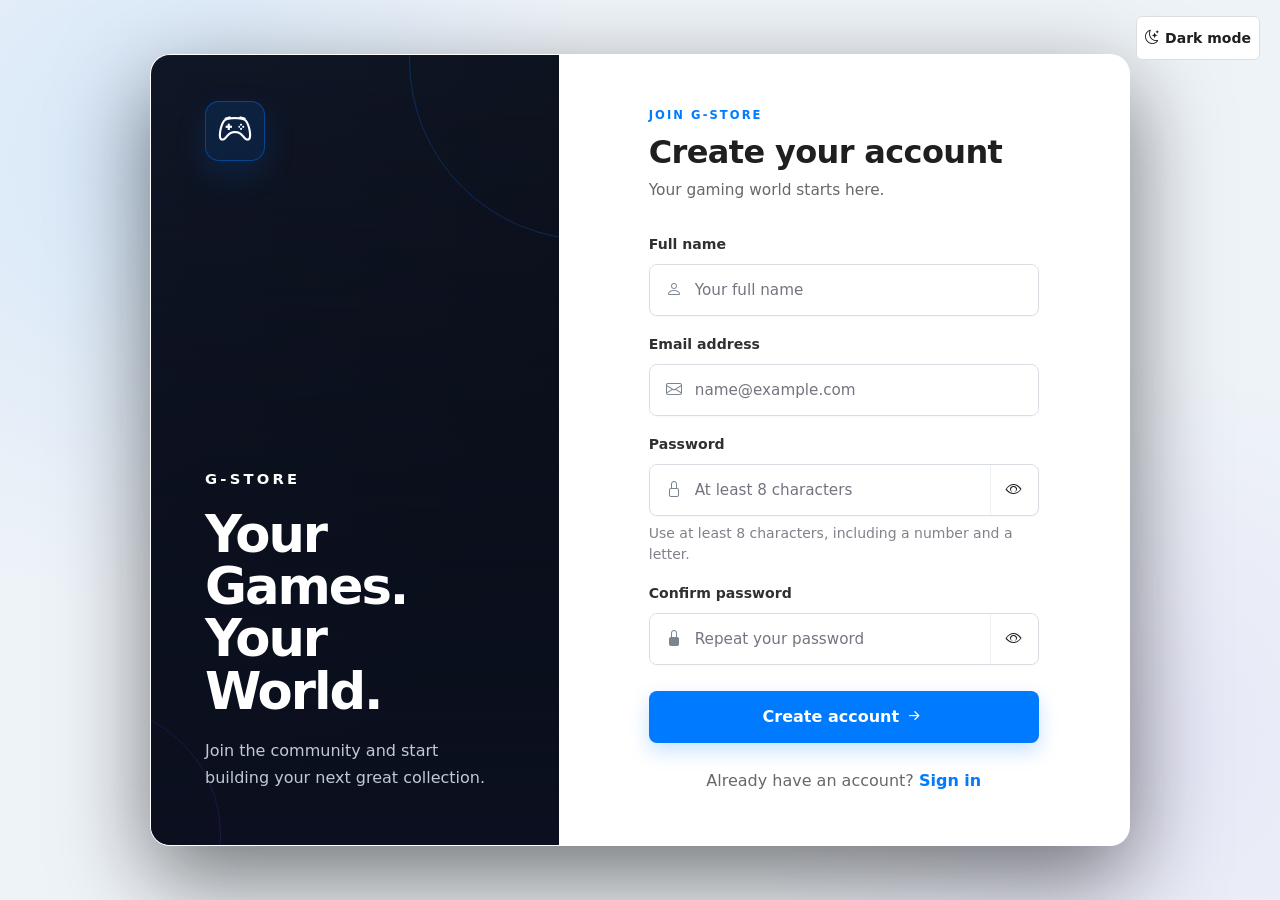
==== commit e1f86be5: "Improve G-Store layout and navigation" ====
--- a/register.html
+++ b/register.html
@@ -3,7 +3,7 @@
 <head>
   <meta charset="utf-8">
   <meta name="viewport" content="width=device-width, initial-scale=1">
-  <meta name="description" content="Create an G-Store customer account.">
+  <meta name="description" content="Create a G-Store customer account.">
   <title>Create Account | G-Store</title>
   <link href="https://cdn.jsdelivr.net/npm/bootstrap@5.3.3/dist/css/bootstrap.min.css" rel="stylesheet">
   <link href="https://cdn.jsdelivr.net/npm/bootstrap-icons@1.11.3/font/bootstrap-icons.css" rel="stylesheet">
--- a/css/style.css
+++ b/css/style.css
@@ -10,7 +10,9 @@
   --iplay-border: #dedede;
 }
 
-* {
+*,
+*::before,
+*::after {
   box-sizing: border-box;
 }
 
@@ -987,17 +989,26 @@
 }
 
 .hero-indicators button {
-  width: 8px;
-  height: 8px;
+  position: relative;
+  width: 40px;
+  height: 40px;
   padding: 0;
   border: 0;
+  border-radius: 50%;
+  background: transparent;
+}
+
+.hero-indicators button::before {
+  position: absolute;
+  content: "";
+  inset: 16px 8px;
   border-radius: 999px;
   background: rgba(255, 255, 255, 0.48);
   transition: width 0.2s ease, background-color 0.2s ease;
 }
 
-.hero-indicators button.active {
-  width: 24px;
+.hero-indicators button.active::before {
+  inset-inline: 4px;
   background: #fff;
 }
 
@@ -1221,6 +1232,43 @@
   background: var(--iplay-bg);
 }
 
+html[data-theme="light"] body.auth-page {
+  background:
+    radial-gradient(circle at 12% 18%, rgba(0, 123, 255, 0.1), transparent 28rem),
+    radial-gradient(circle at 88% 82%, rgba(124, 58, 237, 0.07), transparent 24rem),
+    #eef3f8;
+}
+
+.admin-page,
+.admin-page .staff-main {
+  color: var(--iplay-text);
+  background: var(--iplay-bg);
+}
+
+.admin-page .staff-sidebar {
+  color: var(--iplay-text);
+  background: var(--iplay-surface);
+  border-color: var(--iplay-border);
+}
+
+.admin-page .staff-sidebar .navbar-brand {
+  color: var(--iplay-text);
+}
+
+.admin-page .staff-sidebar .nav-link {
+  color: var(--iplay-muted);
+}
+
+.admin-page .staff-sidebar .nav-link.active,
+.admin-page .staff-sidebar .nav-link:hover {
+  color: var(--iplay-text);
+}
+
+.admin-page .admin-account {
+  color: var(--iplay-muted);
+  border-color: var(--iplay-border);
+}
+
 .container,
 .container-fluid {
   max-width: var(--iplay-container);
@@ -1273,7 +1321,7 @@
 }
 
 .btn {
-  min-height: 38px;
+  min-height: 44px;
   display: inline-flex;
   align-items: center;
   justify-content: center;
@@ -1283,7 +1331,7 @@
 }
 
 .btn-sm {
-  min-height: 34px;
+  min-height: 40px;
 }
 
 .btn-primary,
@@ -1326,6 +1374,14 @@
 
 .form-label {
   color: var(--iplay-text);
+}
+
+.market-page .text-info {
+  color: #005ba8 !important;
+}
+
+[data-theme="dark"] .market-page .text-info {
+  color: #66d9ef !important;
 }
 
 .management-panel,
@@ -2298,6 +2354,260 @@
   box-shadow: 0 11px 24px rgba(0, 123, 255, 0.28);
 }
 
+/* Shared theme and customer workspace navigation. */
+:root {
+  --iplay-bg: #f5f5f5;
+  --iplay-surface: #ffffff;
+  --iplay-panel: #ffffff;
+  --iplay-text: #1f1f1f;
+  --iplay-muted: #686868;
+  --iplay-border: #dedede;
+}
+
+[data-theme="dark"] {
+  --iplay-bg: #0b1020;
+  --iplay-surface: #121a2a;
+  --iplay-panel: #182235;
+  --iplay-text: #f2f5fb;
+  --iplay-muted: #a7b0c0;
+  --iplay-border: #334155;
+}
+
+body.market-page,
+body.market-page .staff-main {
+  color: var(--iplay-text);
+  background: var(--iplay-bg);
+}
+
+.theme-toggle-floating {
+  position: fixed;
+  z-index: 1060;
+  top: 16px;
+  right: 20px;
+  min-height: 44px;
+  gap: 6px;
+  border-color: var(--iplay-border);
+  color: var(--iplay-text);
+  background: var(--iplay-surface);
+}
+
+.theme-toggle-floating:hover,
+.theme-toggle-floating:focus {
+  color: #fff;
+  background: var(--iplay-purple);
+  border-color: var(--iplay-purple);
+}
+
+.customer-sidebar {
+  position: fixed;
+  z-index: 1050;
+  inset: 0 auto 0 0;
+  width: 252px;
+  display: flex;
+  flex-direction: column;
+  padding: 28px 16px 20px;
+  color: var(--iplay-text);
+  background: var(--iplay-surface);
+  border-right: 1px solid var(--iplay-border);
+  box-shadow: 4px 0 20px rgba(0, 0, 0, 0.08);
+}
+
+.customer-brand {
+  display: flex;
+  align-items: center;
+  gap: 10px;
+  min-height: 48px;
+  margin: 0 8px 28px;
+  color: var(--iplay-text);
+  font-size: 1.1rem;
+  font-weight: 800;
+  letter-spacing: 0.08em;
+  text-decoration: none;
+}
+
+.customer-brand i {
+  color: var(--iplay-purple);
+  font-size: 1.55rem;
+}
+
+.customer-nav {
+  display: grid;
+  gap: 6px;
+}
+
+.customer-nav-link {
+  display: flex;
+  align-items: center;
+  gap: 12px;
+  width: 100%;
+  min-height: 44px;
+  padding: 10px 12px;
+  border: 0;
+  border-left: 3px solid transparent;
+  border-radius: 7px;
+  color: var(--iplay-muted);
+  background: transparent;
+  font: inherit;
+  text-align: left;
+  text-decoration: none;
+  transition: background-color 0.15s ease, color 0.15s ease, border-color 0.15s ease;
+}
+
+.customer-nav-link i {
+  width: 20px;
+  font-size: 1.05rem;
+  text-align: center;
+}
+
+.customer-nav-link:hover,
+.customer-nav-link.active,
+.customer-nav-link:focus-visible {
+  border-left-color: var(--iplay-purple);
+  color: var(--iplay-text);
+  background: rgba(0, 111, 205, 0.1);
+}
+
+.customer-sidebar-footer {
+  margin-top: auto;
+  padding-top: 16px;
+  border-top: 1px solid var(--iplay-border);
+}
+
+.customer-layout .market-navbar {
+  display: none;
+}
+
+.customer-layout > main,
+.customer-layout > footer,
+.customer-layout > section {
+  margin-left: 252px;
+}
+
+.customer-layout > .container {
+  width: calc(100% - 252px);
+  max-width: none;
+}
+
+.customer-layout img,
+.customer-layout canvas {
+  max-width: 100%;
+}
+
+.customer-layout .table-responsive {
+  max-width: 100%;
+}
+
+.customer-menu-button,
+.customer-sidebar-overlay {
+  display: none;
+}
+
+[data-theme="dark"] .market-navbar,
+[data-theme="dark"] .retail-card,
+[data-theme="dark"] .management-panel,
+[data-theme="dark"] .filter-bar,
+[data-theme="dark"] .cart-item,
+[data-theme="dark"] .dashboard-stat,
+[data-theme="dark"] .modal-content {
+  color: var(--iplay-text);
+  background-color: var(--iplay-panel) !important;
+  border-color: var(--iplay-border);
+}
+
+[data-theme="dark"] .form-control,
+[data-theme="dark"] .form-select,
+[data-theme="dark"] .input-group-text {
+  color: var(--iplay-text);
+  background-color: var(--iplay-surface);
+  border-color: var(--iplay-border);
+}
+
+[data-theme="dark"] .form-control::placeholder {
+  color: var(--iplay-muted);
+}
+
+[data-theme="dark"] .staff-table th,
+[data-theme="dark"] .staff-table td,
+[data-theme="dark"] .dashboard-table th,
+[data-theme="dark"] .dashboard-table td {
+  color: var(--iplay-text);
+  background: var(--iplay-panel);
+  border-color: var(--iplay-border);
+}
+
+[data-theme="dark"] .text-secondary {
+  color: var(--iplay-muted) !important;
+}
+
+@media (max-width: 991.98px) {
+  .customer-sidebar {
+    width: 220px;
+  }
+
+  .customer-layout > main,
+  .customer-layout > footer,
+  .customer-layout > section {
+    margin-left: 220px;
+  }
+
+  .customer-layout > .container {
+    width: calc(100% - 220px);
+  }
+}
+
+@media (max-width: 767.98px) {
+  .theme-toggle-floating {
+    top: 12px;
+    right: 12px;
+  }
+
+  .customer-sidebar {
+    transform: translateX(-100%);
+    transition: transform 0.2s ease;
+  }
+
+  .customer-sidebar-open .customer-sidebar {
+    transform: translateX(0);
+  }
+
+  .customer-sidebar-overlay {
+    position: fixed;
+    z-index: 1040;
+    inset: 0;
+    display: block;
+    visibility: hidden;
+    background: rgba(0, 0, 0, 0.55);
+    opacity: 0;
+    transition: opacity 0.2s ease, visibility 0.2s ease;
+  }
+
+  .customer-sidebar-open .customer-sidebar-overlay {
+    visibility: visible;
+    opacity: 1;
+  }
+
+  .customer-menu-button {
+    position: fixed;
+    z-index: 1061;
+    top: 12px;
+    left: 12px;
+    display: inline-flex;
+    width: 42px;
+    min-height: 42px;
+    padding: 0;
+  }
+
+  .customer-layout > main,
+  .customer-layout > footer,
+  .customer-layout > section {
+    margin-left: 0;
+  }
+
+  .customer-layout > .container {
+    width: 100%;
+  }
+}
+
 .auth-page .auth-submit:active:not(:disabled) {
   transform: translateY(0);
 }
@@ -2317,6 +2627,97 @@
   animation: iplay-spin 700ms linear infinite;
 }
 
+.auth-page .demo-accounts {
+  margin-top: 18px;
+  padding: 14px;
+  border: 1px solid #e5e9f0;
+  border-radius: 10px;
+  background: #f8faff;
+}
+
+.auth-page .demo-accounts-heading {
+  display: flex;
+  align-items: center;
+  gap: 8px;
+  margin-bottom: 10px;
+  color: #007bff;
+}
+
+.auth-page .demo-accounts-heading h3 {
+  margin: 0;
+  color: #303744;
+  font-size: 0.86rem;
+  font-weight: 700;
+}
+
+.auth-page .demo-account-list {
+  display: grid;
+  gap: 8px;
+}
+
+.auth-page .demo-account {
+  display: flex;
+  align-items: center;
+  justify-content: space-between;
+  gap: 10px;
+  padding: 10px;
+  border: 1px solid #e8ecf3;
+  border-radius: 8px;
+  background: #ffffff;
+}
+
+.auth-page .demo-account-details {
+  min-width: 0;
+}
+
+.auth-page .demo-account-details h4 {
+  margin: 0 0 4px;
+  color: #303744;
+  font-size: 0.8rem;
+  font-weight: 700;
+}
+
+.auth-page .demo-account-details h4 i {
+  margin-right: 4px;
+  color: #007bff;
+}
+
+.auth-page .demo-account-details p {
+  margin: 1px 0 0;
+  color: #555f70;
+  font-size: 0.71rem;
+  overflow-wrap: anywhere;
+}
+
+.auth-page .demo-account-details p span {
+  display: inline-block;
+  min-width: 48px;
+  color: #858d9a;
+}
+
+.auth-page .demo-account-button {
+  flex: 0 0 auto;
+  padding: 7px 9px;
+  border: 1px solid #cfe0ff;
+  border-radius: 7px;
+  color: #0069d9;
+  font-size: 0.7rem;
+  font-weight: 650;
+  background: #f2f7ff;
+}
+
+.auth-page .demo-account-button:hover,
+.auth-page .demo-account-button:focus-visible {
+  border-color: #007bff;
+  color: #0056b3;
+  background: #e8f1ff;
+}
+
+.auth-page .demo-account-button:focus-visible {
+  outline: 3px solid rgba(0, 123, 255, 0.18);
+  outline-offset: 2px;
+}
+
 .auth-page .auth-switch {
   margin-top: 26px;
   color: #686868;
@@ -2398,6 +2799,16 @@
     font-size: 2.15rem;
   }
 
+  .auth-page .demo-account {
+    gap: 6px;
+    padding: 9px;
+  }
+
+  .auth-page .demo-account-button {
+    max-width: 116px;
+    white-space: normal;
+  }
+
   .auth-page .brand-copy {
     display: none;
   }
